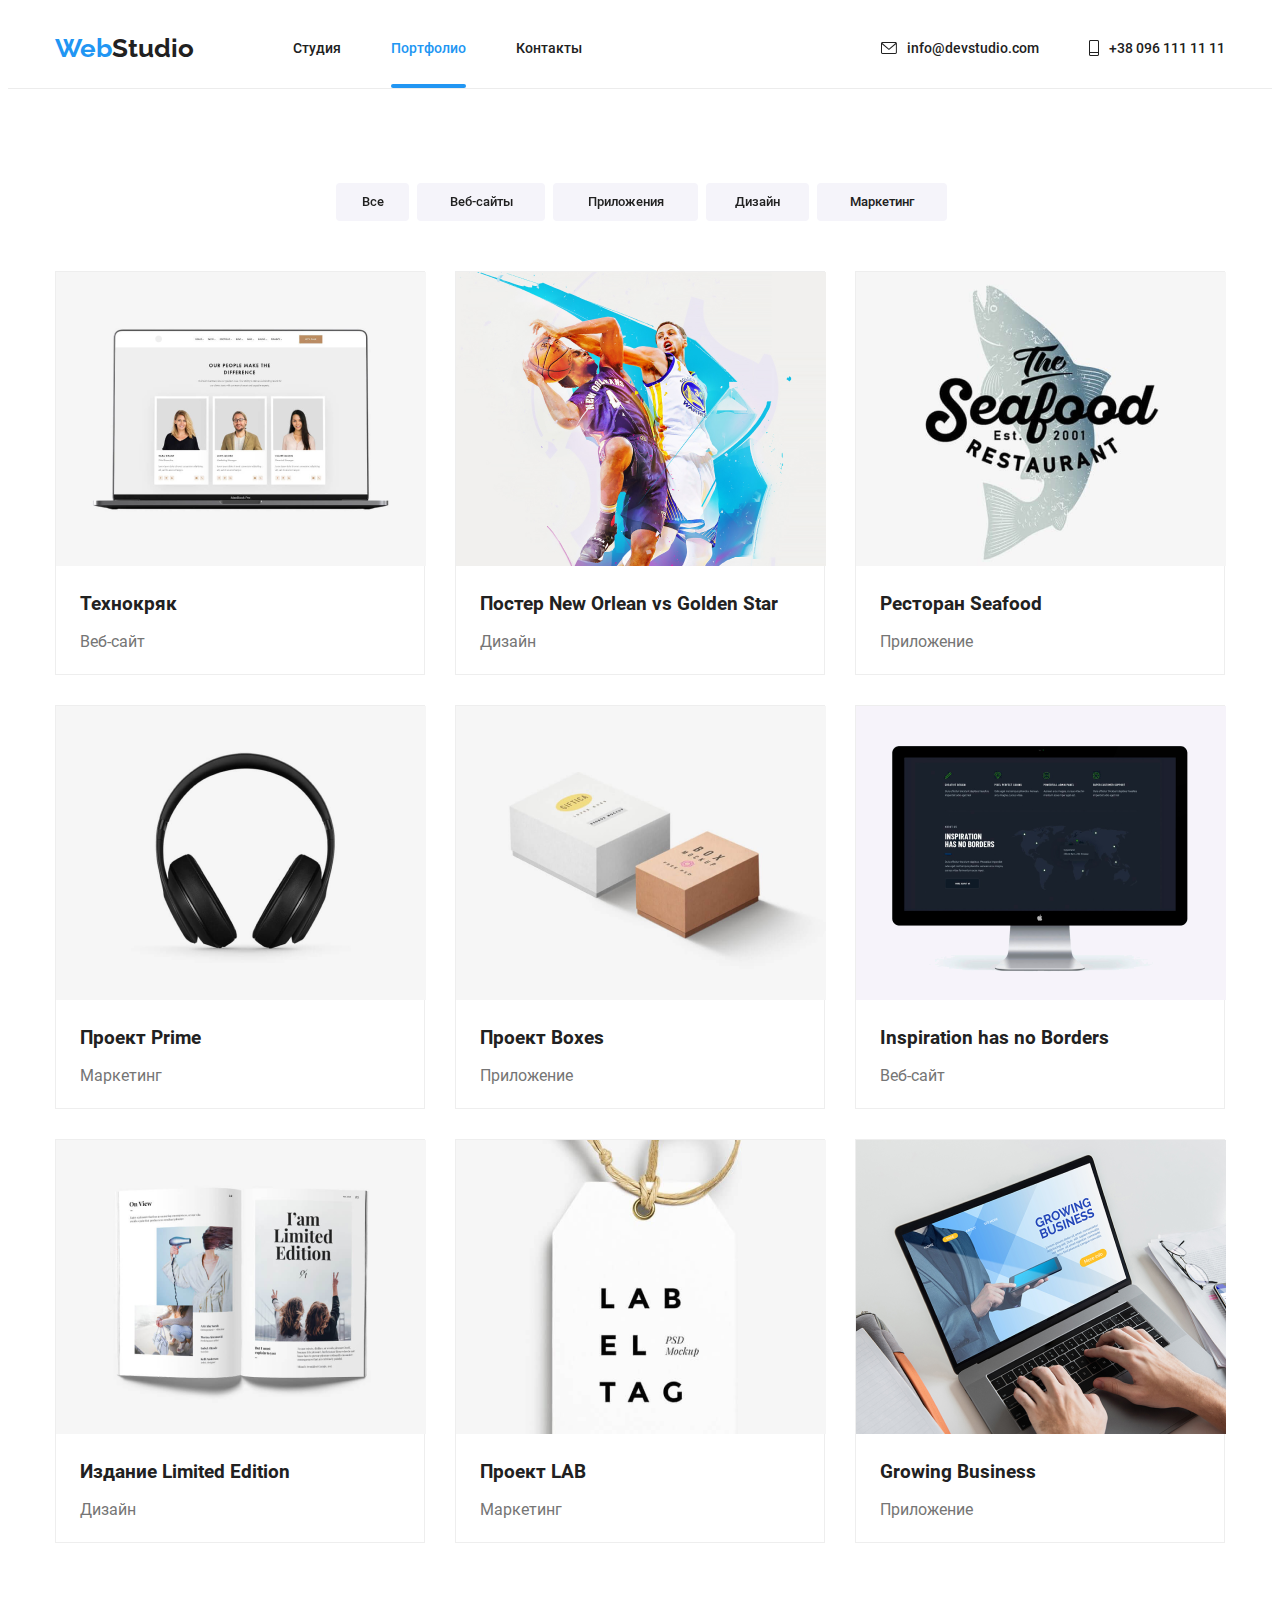
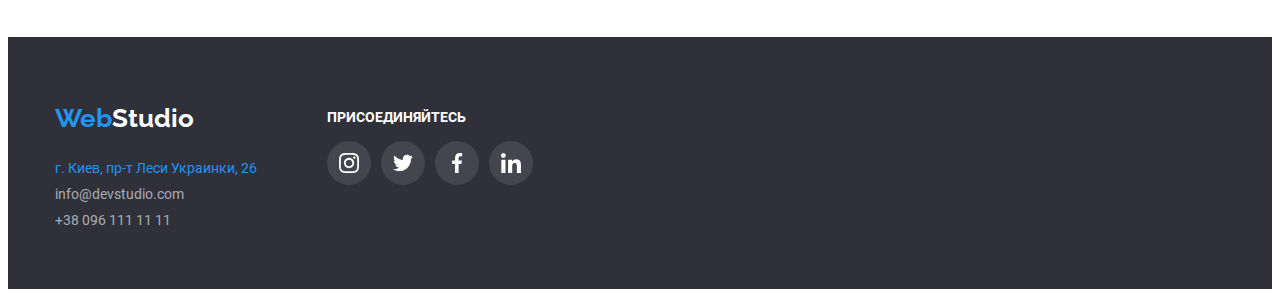
==== portfolio.html @ 2e2231aa "ДЗ_6" ====
<!DOCTYPE html>
<html lang="ru">
<head>
    <meta charset="UTF-8">
    <meta name="viewport" content="width=device-width, initial-scale=1.0">
    <title>Портфолио</title>
    <link href="https://fonts.googleapis.com/css2?family=Raleway:wght@700&display=swap" rel="stylesheet">
    <link rel="stylesheet" href="https://cdnjs.cloudflare.com/ajax/libs/modern-normalize/1.0.0/modern-normalize.min.css" integrity="sha512-ISS7cAi1PEhQ8jnbJpJZMd29NlhNj4AWYyLOSp2CE/CsHxTCu+r+t0D2yoJudVrd0/8fTVPUVDzY5Tvli75u/g==" crossorigin="anonymous" />
    <link rel="stylesheet" href="./css/portfolio.css">
</head>
<body>


  <header class="header">
    <div class="container-menu">
      <a class="logo-header" href="index.html">
        <span class="logo-web">Web</span><span class="logo-studio">Studio</span>
      </a>
      <nav class="menu">
        <div class="divbox">
          <ul class="list-menu">
            <li class="item-menu"><a class="link-menu" href="index.html">Студия</a></li>
            <li class="item-menu"><a class="link-menu link-studia" href="portfolio.html">Портфолио</a></li>
            <li class="item-menu"><a class="link-menu" href="index.html">Контакты</a></li>
          </ul>
        </div>
      </nav>
      <ul class="list-contacts">
        <li class="item-contacts">
          <a class="link-contacts" href="mailto:info@devstudio.com">
            <svg class="icon-contacts" width=16 height=12>
              <use href="./images/icons/sprite.svg#envelope"></use>
            </svg>
            info@devstudio.com
          </a>
        </li>
        <li class="item-contacts">
          <a class="link-contacts" href="tel:++380961111111">
            <svg class="icon-contacts" width=10 height=16>
              <use href="./images/icons/sprite.svg#tel"></use>
            </svg>
            +38 096 111 11 11
          </a>
        </li>
      </ul>
    </div>
  </header>


      <section class="categories">
       <div class="container-categories">
        <h2 hidden>categories</h2>
         <ul class="list-categories">
           <li class="item-categories">
             <button class="link-categories link-all">Все</button> 
           </li>
           <li class="item-categories"> 
             <button class="link-categories link-web">Веб-сайты</button> 
           </li>
           <li class="item-categories"> 
             <button class="link-categories link-annexes">Приложения</button>
           </li>
           <li class="item-categories">
             <button class="link-categories link-design">Дизайн</button>
           </li>
           <li class="item-categories">
             <button class="link-categories link-marketing">Маркетинг</button> 
           </li>
         </ul>
       </div>
      </section> 


      <section class="portfolio">
       <div class="container"> 
        <h1 hidden>portfolio</h1>
          <ul class="list-portfolio">
            <li class="item-portfolio an-exception">
              <div class="link-portfolio-box">
               <a class="link-portfolio" href="portfolio.html">
                <div class="box-img">  
                  <img class="portfolio-img" src="./images/portfolio/img1.png" alt="">
                  <div class="box-img__overlay">
                    <p class="box-overlay-text" >Технокряк это современная площадка распространения коронавируса. Компании используют эту платформу для цифрового
                   шпионажа и атак на защищённые сервера конкурентов.</p>
                  </div>
                </div>
                  <h3 class="portfolio-heading" >Технокряк</h3>
                  <p class="portfolio-text" >Веб-сайт</p>
               </a>
              </div> 
            </li>
            <li class="item-portfolio an-exception">
              <div class="link-portfolio-box">
               <a class="link-portfolio" href="portfolio.html">
                <div class="box-img">
                <img src="./images/portfolio/img2.png" alt="">
                <div class="box-img__overlay">
                  <p class="box-overlay-text">Технокряк это современная площадка распространения коронавируса. Компании используют эту
                    платформу для цифрового
                    шпионажа и атак на защищённые сервера конкурентов.</p>
                </div>
                </div>
                  <h3 class="portfolio-heading" >Постер New Orlean vs Golden Star</h3>
                  <p class="portfolio-text" >Дизайн</p>
               </a>
              </div> 
            </li>
            <li class="item-portfolio an-exception">
              <div class="link-portfolio-box">
               <a class="link-portfolio" href="portfolio.html">
                <div class="box-img">
                <img src="./images/portfolio/img3.png" alt="">
                <div class="box-img__overlay">
                  <p class="box-overlay-text">Технокряк это современная площадка распространения коронавируса. Компании используют эту
                    платформу для цифрового
                    шпионажа и атак на защищённые сервера конкурентов.</p>
                </div>
                </div>
                  <h3 class="portfolio-heading" >Ресторан Seafood</h3>
                  <p class="portfolio-text" >Приложение</p>
               </a>
              </div> 
            </li>
            <li class="item-portfolio">
              <div class="link-portfolio-box">
               <a class="link-portfolio" href="portfolio.html">
                <div class="box-img">
                <img src="./images/portfolio/img4.png" alt="">
                <div class="box-img__overlay">
                  <p class="box-overlay-text">Технокряк это современная площадка распространения коронавируса. Компании используют эту
                    платформу для цифрового
                    шпионажа и атак на защищённые сервера конкурентов.</p>
                </div>
                </div>
                  <h3 class="portfolio-heading" >Проект Prime</h3>
                  <p class="portfolio-text" >Маркетинг</p>
               </a>
              </div> 
            </li>
            <li class="item-portfolio">
              <div class="link-portfolio-box">
               <a class="link-portfolio" href="portfolio.html">
                <div class="box-img">
                <img src="./images/portfolio/img5.png" alt="">
                <div class="box-img__overlay">
                  <p class="box-overlay-text">Технокряк это современная площадка распространения коронавируса. Компании используют эту
                    платформу для цифрового
                    шпионажа и атак на защищённые сервера конкурентов.</p>
                </div>
                </div>
                  <h3 class="portfolio-heading" >Проект Boxes</h3>
                  <p class="portfolio-text" >Приложение</p>
               </a>
              </div> 
            </li>
            <li class="item-portfolio">
              <div class="link-portfolio-box">
               <a class="link-portfolio" href="portfolio.html">
                <div class="box-img">
                <img src="./images/portfolio/img6.png" alt="">
                <div class="box-img__overlay">
                  <p class="box-overlay-text">Технокряк это современная площадка распространения коронавируса. Компании используют эту
                    платформу для цифрового
                    шпионажа и атак на защищённые сервера конкурентов.</p>
                </div>
                </div>
                  <h3 class="portfolio-heading" >Inspiration has no Borders</h3>
                  <p class="portfolio-text" >Веб-сайт</p>
               </a>
              </div> 
            </li>
            <li class="item-portfolio">
              <div class="link-portfolio-box">
               <a class="link-portfolio" href="portfolio.html">
                <div class="box-img">
                <img src="./images/portfolio/img7.png" alt="">
                <div class="box-img__overlay">
                  <p class="box-overlay-text">Технокряк это современная площадка распространения коронавируса. Компании используют эту
                    платформу для цифрового
                    шпионажа и атак на защищённые сервера конкурентов.</p>
                </div>
                </div>
                  <h3 class="portfolio-heading" >Издание Limited Edition</h3>
                  <p class="portfolio-text" >Дизайн</p>
               </a>
              </div> 
            </li>
            <li class="item-portfolio">
              <div class="link-portfolio-box">
               <a class="link-portfolio" href="portfolio.html">
                <div class="box-img">
                <img src="./images/portfolio/img8.png" alt="">
                <div class="box-img__overlay">
                  <p class="box-overlay-text">Технокряк это современная площадка распространения коронавируса. Компании используют эту
                    платформу для цифрового
                    шпионажа и атак на защищённые сервера конкурентов.</p>
                </div>
                </div>
                  <h3 class="portfolio-heading" >Проект LAB</h3>
                  <p class="portfolio-text" >Маркетинг</p>
               </a>
              </div> 
            </li>
            <li class="item-portfolio">
              <div class="link-portfolio-box">
               <a class="link-portfolio" href="portfolio.html">
                <div class="box-img">
                <img src="./images/portfolio/img9.png" alt="">
                <div class="box-img__overlay">
                  <p class="box-overlay-text">Технокряк это современная площадка распространения коронавируса. Компании используют эту
                    платформу для цифрового
                    шпионажа и атак на защищённые сервера конкурентов.</p>
                </div>
                </div>
                  <h3 class="portfolio-heading" >Growing Business</h3>
                  <p class="portfolio-text" >Приложение</p>
               </a>
              </div> 
            </li>
          </ul>
        </div> 
      </section>


      <footer class="footer">
        <div class="container footer-container">
          <div class="footer-section">
            <a href="index.html">
              <span class="logo-footer">
                <span class="logo-web">Web</span><span class="logo-studio-footer">Studio</span>
              </span>
            </a>
            <address id="contacts">
              <ul>
                <li>
                  <a class="footer-link-map" href="https://goo.gl/maps/ACdzL3tpui1tPzMU7" target="_blank"
                    rel="noopener noreferer">г. Киев, пр-т Леси Украинки, 26</a>
                </li>
                <li>
                  <a class="footer-link-contacts" href="mailto:info@devstudio.com">info@devstudio.com</a>
                </li>
                <li>
                  <a class="footer-link-contacts" href="tel:++380961111111">+38 096 111 11 11</a>
                </li>
              </ul>
            </address>
          </div>
          <div class="footer-section footer-section-link">
            <h3 class="footer-heading-social">присоединяйтесь</h3>
            <ul class="list-team-link">
              <li class="item-team-link">
                <a class="link-icon-footer" href="instagram.com">
                  <svg class="icon-team-link icon-footer-link" width="20" height="20">
                    <use href="./images/icons/sprite.svg#instagram"></use>
                  </svg>
                </a>
              </li>
              <li class="item-team-link">
                <a class="link-icon-footer" href="twitter.com">
                  <svg class="icon-team-link icon-footer-link" width="20" height="20">
                    <use href="./images/icons/sprite.svg#twitter"></use>
                  </svg>
                </a>
              </li>
              <li class="item-team-link">
                <a class="link-icon-footer" href="facebook.com">
                  <svg class="icon-team-link icon-footer-link" width="20" height="20">
                    <use href="./images/icons/sprite.svg#facebook"></use>
                  </svg>
                </a>
              </li>
              <li class="item-team-link">
                <a class="link-icon-footer" href="linkedin.com">
                  <svg class="icon-team-link icon-footer-link" width="20" height="20">
                    <use href="./images/icons/sprite.svg#linkedin"></use>
                  </svg>
                </a>
              </li>
            </ul>
          </div>
        </div>
      </footer>
    
</body>
</html>
---- css/portfolio.css ----
/* roboto-regular - latin_cyrillic */
@font-face {
    font-family: 'Roboto';
    font-style: normal;
    font-weight: 400;
    src: url('../fonts/roboto-v20-latin_cyrillic-regular.eot'); /* IE9 Compat Modes */
    src: local('Roboto'), local('Roboto-Regular'),
         url('../fonts/roboto-v20-latin_cyrillic-regular.eot?#iefix') format('embedded-opentype'), /* IE6-IE8 */
         url('../fonts/roboto-v20-latin_cyrillic-regular.woff2') format('woff2'), /* Super Modern Browsers */
         url('../fonts/roboto-v20-latin_cyrillic-regular.woff') format('woff'), /* Modern Browsers */
         url('../fonts/roboto-v20-latin_cyrillic-regular.ttf') format('truetype'), /* Safari, Android, iOS */
         url('../fonts/roboto-v20-latin_cyrillic-regular.svg#Roboto') format('svg'); /* Legacy iOS */
  }
 
  @font-face {
    font-family: 'Roboto';
    font-style: normal;
    font-weight: 500;
    src: url('../fonts/roboto-v20-latin_cyrillic-500.eot'); /* IE9 Compat Modes */
    src: local('Roboto Medium'), local('Roboto-Medium'),
         url('../fonts/roboto-v20-latin_cyrillic-500.eot?#iefix') format('embedded-opentype'), /* IE6-IE8 */
         url('../fonts/roboto-v20-latin_cyrillic-500.woff2') format('woff2'), /* Super Modern Browsers */
         url('../fonts/roboto-v20-latin_cyrillic-500.woff') format('woff'), /* Modern Browsers */
         url('../fonts/roboto-v20-latin_cyrillic-500.ttf') format('truetype'), /* Safari, Android, iOS */
         url('../fonts/roboto-v20-latin_cyrillic-500.svg#Roboto') format('svg'); /* Legacy iOS */
  }
 
  @font-face {
    font-family: 'Roboto';
    font-style: normal;
    font-weight: 700;
    src: url('../fonts/roboto-v20-latin_cyrillic-700.eot'); /* IE9 Compat Modes */
    src: local('Roboto Bold'), local('Roboto-Bold'),
         url('../fonts/roboto-v20-latin_cyrillic-700.eot?#iefix') format('embedded-opentype'), /* IE6-IE8 */
         url('../fonts/roboto-v20-latin_cyrillic-700.woff2') format('woff2'), /* Super Modern Browsers */
         url('../fonts/roboto-v20-latin_cyrillic-700.woff') format('woff'), /* Modern Browsers */
         url('../fonts/roboto-v20-latin_cyrillic-700.ttf') format('truetype'), /* Safari, Android, iOS */
         url('../fonts/roboto-v20-latin_cyrillic-700.svg#Roboto') format('svg'); /* Legacy iOS */
  }
 
  @font-face {
    font-family: 'Roboto';
    font-style: normal;
    font-weight: 900;
    src: url('../fonts/roboto-v20-latin_cyrillic-900.eot'); /* IE9 Compat Modes */
    src: local('Roboto Black'), local('Roboto-Black'),
         url('../fonts/roboto-v20-latin_cyrillic-900.eot?#iefix') format('embedded-opentype'), /* IE6-IE8 */
         url('../fonts/roboto-v20-latin_cyrillic-900.woff2') format('woff2'), /* Super Modern Browsers */
         url('../fonts/roboto-v20-latin_cyrillic-900.woff') format('woff'), /* Modern Browsers */
         url('../fonts/roboto-v20-latin_cyrillic-900.ttf') format('truetype'), /* Safari, Android, iOS */
         url('../fonts/roboto-v20-latin_cyrillic-900.svg#Roboto') format('svg'); /* Legacy iOS */
  }

  :root {
    --black: #212121;
    --light-grey: #757575;
    --blue: #2196F3;
    --white: #ffffff;
    --background-dark-grey: #2F303A;
    --background-light-grey: #F5F4FA;
    --blue-overlay: rgba(33, 150, 243, 0.9);
    --animation-timing: cubic-bezier(0.4, 0, 0.2, 1);
}  

  html {
    box-sizing: border-box;
}

*,
*::before,
*::after {
    box-sizing: inherit;
}

  .body {
    max-width: 1600px;  
    font-family: roboto, sans-serif;
    font-Weight: 400
    font-size: 14px;
    line-height: 1.17;
  } 

  h1,
  h2,
  h3,
  p {
    margin-top: 0;
  }

img {
    display: block;
    width: 100%;
    height: auto;
}

a {
    text-decoration: none;
}

ul {
    list-style: none;
    padding-inline-start: 0px;
    margin-top: 0;
    margin-bottom: 0;
}

.header {
    background-color: var(--white);
    border-bottom: 1px solid #ECECEC;
}

.container-menu {
    display: flex;
    align-items: center;
    max-width: 1200px;
    max-height: 80px;
    padding-left: 15px;
    padding-right: 15px;
    margin-left: auto;
    margin-right: auto;
}

.logo-header {
    display: inline-block;
    width: 145px;
    height: 31px;
    font-family: raleway;
    font-size: 26px;
    font-weight: 700;
    line-height: 1.17;
}

.menu {
    margin-left: 93px; 
}

.logo-web {
    color: var(--blue);
}

.logo-studio {
    color: var(--black);
}

.list-menu {
    display: flex;

}

.item-menu {
  display: flex;
  align-items: center;
  position: relative;
  height: 80px;
}

.item-menu:not(:last-child) {
    margin-right: 50px;
}

.list-contacts {
    display: flex;
    margin-left: auto;
}

.list-contacts .item-contacts + .item-contacts {
    margin-left: 50px;
}

.link-contacts {
  display: flex;
  align-items: center;
  padding-top: 32px;
  padding-bottom: 32px;
  font-size: 14px;  
  color: var(--black);
  font-family: roboto;
  font-weight: 500;
  line-height: 1.17;
  transition: color 250ms var(--animation-timing);
}

.link-contacts:hover,
.link-contacts:focus {
  color: var(--blue);
}

.icon-contacts {
  fill: var(--black);
  margin-right: 10px;
  transition: fill 250ms var(--animation-timing);
}

.link-contacts:hover > .icon-contacts,
.link-contacts:focus > .icon-contacts {
  fill: currentColor;
}

.link-menu {
    display: block;
    padding-top: 32px;
    padding-bottom: 32px;
    color: var(--black);
    font-family: roboto;
    font-size: 14px;
    font-weight: 500;
    line-height: 1.17;
    transition: color 250ms var(--animation-timing);
}

.link-studia {
  color: var(--blue);
}

.link-studia::after {
  content: '';
  position: absolute;
  bottom: 0;
  right: 0;
  width: 100%;
  height: 4px;
  border-bottom: 4px solid var(--blue);
  border-radius: 2px;
  z-index: 55;
}

.link-menu:hover,
.link-menu:focus {
    color: var(--blue);
}

.container {
    max-width: 1200px;
    padding-left: 15px;
    padding-right: 15px;
    margin-left: auto;
    margin-right: auto;
}

.categories {
    padding-top: 94px;
    padding-bottom: 50px;
}

.container-categories {
    max-width: 609px;
    margin-left: auto;
    margin-right: auto;
}

.list-categories {
    display: flex;
}

.item-categories:not(:last-child) {
    margin-right: 8px;
    transform: perspective(600px);
}

.link-categories {
    background-color: var(--background-light-grey);
    color: var(--black);
    font-family: roboto;
    font-weight: 500;
    line-height: 1.62;
    border-width: 0px;
    border-radius: 4px;
    padding: 0px;
    
    transform: rotateY(0deg);
    transition: background-color 500ms var(--animation-timing),
    color 500ms var(--animation-timing);
}

.link-categories:hover,
.link-categories:focus {
    background-color: var(--blue);
    color: var(--white);
    transform: rotateY(360deg);
    transition: background-color 500ms var(--animation-timing),
    color 500ms var(--animation-timing),
    transform 1000ms var(--animation-timing) 500ms;
}

.link-all {
    width: 73px;
    height: 38px;
}

.link-web {
    width: 128px;
    height: 38px;
}

.link-annexes {
    width: 145px;
    height: 38px;
}

.link-design {
    width: 103px;
    height: 38px;
}

.link-marketing {
    width: 130px;
    height: 38px;
}

.portfolio {
    padding-bottom: 94px;
}

.list-portfolio {
    display: flex;
    flex-wrap: wrap;
    align-items: flex-start;
    margin-right: -30px;
}

.item-portfolio {
    flex-basis: calc(100% / 3 - 30px);
    margin-right: 30px;
}


.item-portfolio:not(.an-exception) {
    margin-top: 30px;
}

.link-portfolio-box {
    box-sizing: border-box;
    max-width: 370px;
    max-height: 404px;
    border: 1px solid #eee;
}

.box-img {
  position: relative;
  width: 370px;
  height: 294px;
  overflow: hidden;
}

.box-img__overlay {
  position: absolute;
  top: 0;
  left: 0;
  width: 100%;
  height: 100%;
  background-color: var(--blue-overlay);

  transform: translateY(100%);

  transition: transform 250ms var(--animation-timing);
}

.link-portfolio-box:hover {
  box-shadow: 1px 4px 6px 0px rgba(0, 0, 0, 0.16),
  0px 4px 4px 0px rgba(0, 0, 0, 0.06),
  0px 1px 1px 0px rgba(0, 0, 0, 0.12);
}

.link-portfolio:hover .box-img__overlay,
.link-portfolio:focus .box-img__overlay {
  transform: translateY(0);
}

.box-overlay-text {
  color: var(--white);
  font-family: roboto;
  font-weight: 400;
  font-size: 18px;
  line-height: 1.55;
  padding: 63px 24px;
  opacity: 0;

  transition: opacity 500ms var(--animation-timing) 250ms;
}

.link-portfolio:hover .box-overlay-text,
.link-portfolio:focus .box-overlay-text {
  opacity: 1;
}

portfolio-img {
    max-width: 370px;
    max-height: 294px;
}

.portfolio-heading {
    color: var(--black);
    font-family: roboto;
    font-weight: 700;
    line-height: 2;
    margin-top: 20px;
    margin-bottom: 0;
    margin-left: 24px;
}

.portfolio-text {
    color: var(--light-grey);
    font-family: roboto;
    font-weight: 400;
    line-height: 1.87;
    margin-top: 4px;
    margin-bottom: 20px;
    margin-left: 24px;
}

.list-team-link {
  display: flex;
  margin-top: 16px;
  margin-right: -10px;
}

.item-team-link {
  flex-basis: calc(100% / 4 - 10px);
  margin-right: 10px;
  max-width: 44px;
  max-height: 44px;
}

.footer {
  background-color: var(--background-dark-grey);
  padding-top: 60px;
  padding-bottom: 60px;
}

.footer-container {
  display: flex;
  flex-wrap: wrap;
}

.footer-section-link {
  margin-left: 70px;
  margin-top: 12px;
}

.footer-heading-social {
  color: var(--white);
  font-family: roboto;
  font-weight: 700;
  font-size: 14px;
  line-height: 1.17;
  text-transform: uppercase;
}

.link-icon-footer {
  display: flex;
  flex-wrap: wrap;
  justify-content: center;
  align-items: center;
  width: 44px;
  height: 44px;
  border-radius: 50%;
  background-color: rgba(255, 255, 255, 0.1);
  transition-duration: 250ms;
  transition-timing-function: var(--animation-timing);
}

.link-icon-footer:hover,
.link-icon-footer:focus {
  background-color: var(--blue);
}

.icon-footer-link {
  fill: var(--white);
}

.footer-link-map {
  display: inline-block;
  margin-top: 20px;
  color: var(--white);
  font-family: roboto;
  font-weight: 400;
  line-height: 1.17;
  font-size: 14px;
  font-style: normal;
}

.footer-link-map:hover,
.footer-link-map {
  color: var(--blue);
}

.footer-link-contacts {
  display: inline-block;
  margin-top: 9px;
  color: rgba(255, 255, 255, 0.6);
  font-family: roboto;
  font-weight: 400;
  line-height: 1.17;
  font-size: 14px;
  font-style: normal;
  transition-duration: 250ms;
  transition-timing-function: var(--animation-timing);
}

.footer-link-contacts:hover,
.footer-link-contacts:focus {
  color: rgba(33, 150, 243, 1);
}

.logo-studio-footer {
  color: var(--white);
}

.logo-footer {
  font-family: Raleway;
  font-weight: 700;
  line-height: 1.67;
  font-size: 26px;
}
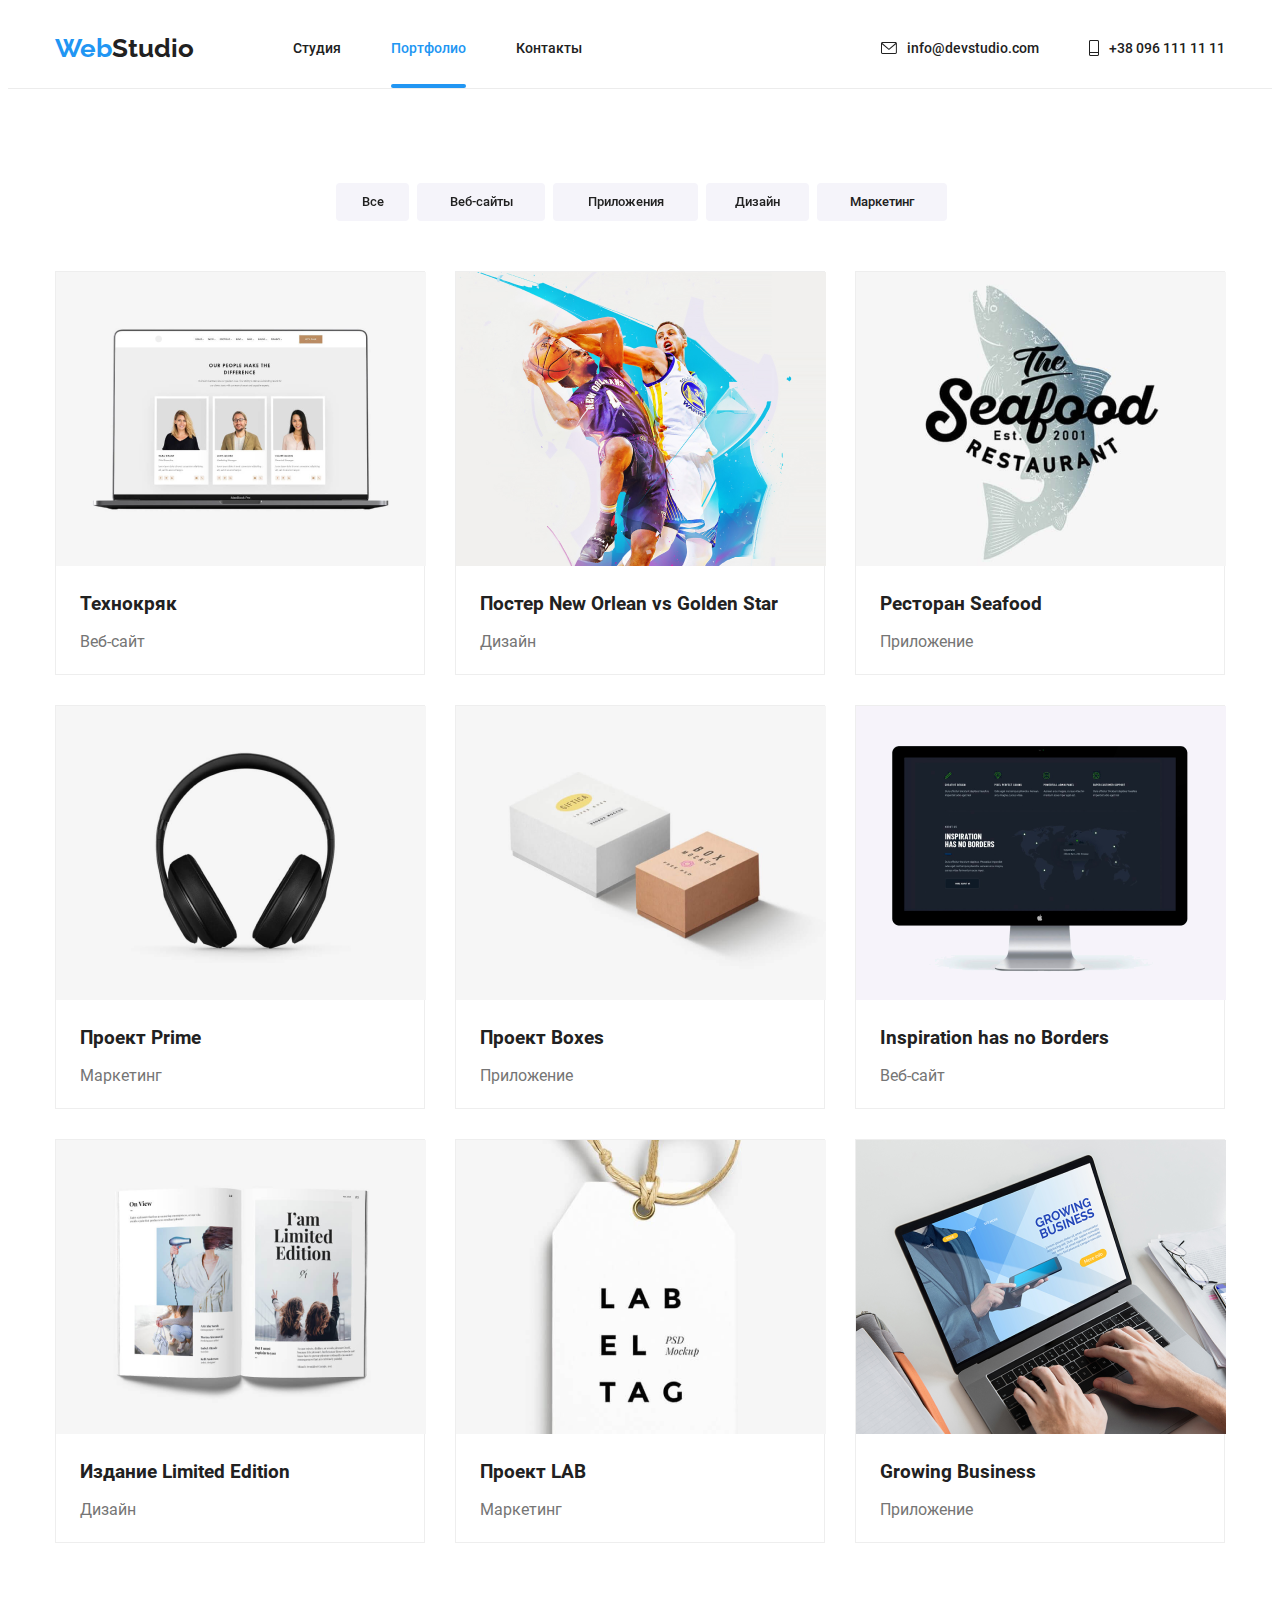
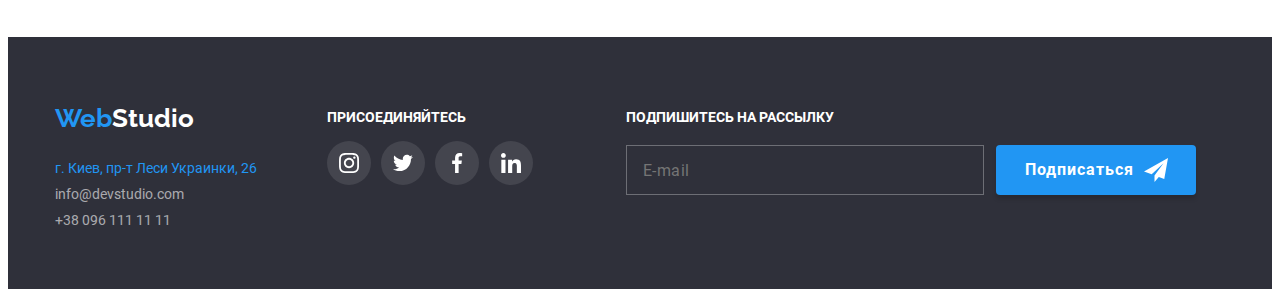
==== commit 232bc9be: "ДЗ_6 финальные правки" ====
--- a/portfolio.html
+++ b/portfolio.html
@@ -279,8 +279,21 @@
               </li>
             </ul>
           </div>
+        <div class="subscription">
+          <h3 class="footer-heading-social">Подпишитесь на рассылку</h3>
+          <form action="./." method="GET" class="subscription__form">
+            <input class="subscription__form__field" type="email" name="email" autocomplete="email" placeholder="E-mail"
+              required>
+            <button class="subscription__form__button" type="submit">
+              Подписаться
+              <svg class="subscription__form__field__icon" width="24" height="24">
+                <use href="./images/icons/sprite.svg#icon-send"></use>
+              </svg>
+            </button>
+          </form>
         </div>
-      </footer>
+      </div>
+    </footer>
     
 </body>
 </html>--- a/css/portfolio.css
+++ b/css/portfolio.css
@@ -84,7 +84,7 @@
   h2,
   h3,
   p {
-    margin-top: 0;
+    margin: 0;
   }
 
 img {
@@ -512,3 +512,53 @@
   line-height: 1.67;
   font-size: 26px;
 }
+
+.subscription {
+  margin-left: 93px;
+  margin-top: 12px;
+}
+
+.subscription__form {
+  display: flex;
+  margin-top: 20px;
+}
+
+.subscription__form__field {
+  background-color: var(--background-dark-grey);
+  border: 1px solid rgba(255, 255, 255, 0.3);
+  width: 358px;
+  height: 50px;
+  padding-left: 16px;
+  font-family: Roboto;
+  font-weight: 400;
+  font-size: 16px;
+  line-height: 20px;
+  letter-spacing: 0.03em;
+
+  color: rgba(255, 255, 255, 0.6);
+}
+
+.subscription__form__button {
+  display: flex;
+  align-items: center;
+  width: 200px;
+  height: 50px;
+  padding-left: 29px;
+  margin-left: 12px;
+  font-family: Roboto;
+  font-weight: 700;
+  font-size: 16px;
+  line-height: 30px;
+  letter-spacing: 0.06em;
+  background-color: var(--blue);
+  color: var(--white);
+  box-shadow: 0px 4px 4px rgba(0, 0, 0, 0.15);
+  border: 0;
+  border-radius: 4px;
+  cursor: pointer;
+}
+
+.subscription__form__field__icon {
+  fill: var(--white);
+  margin-left: 10px;
+}